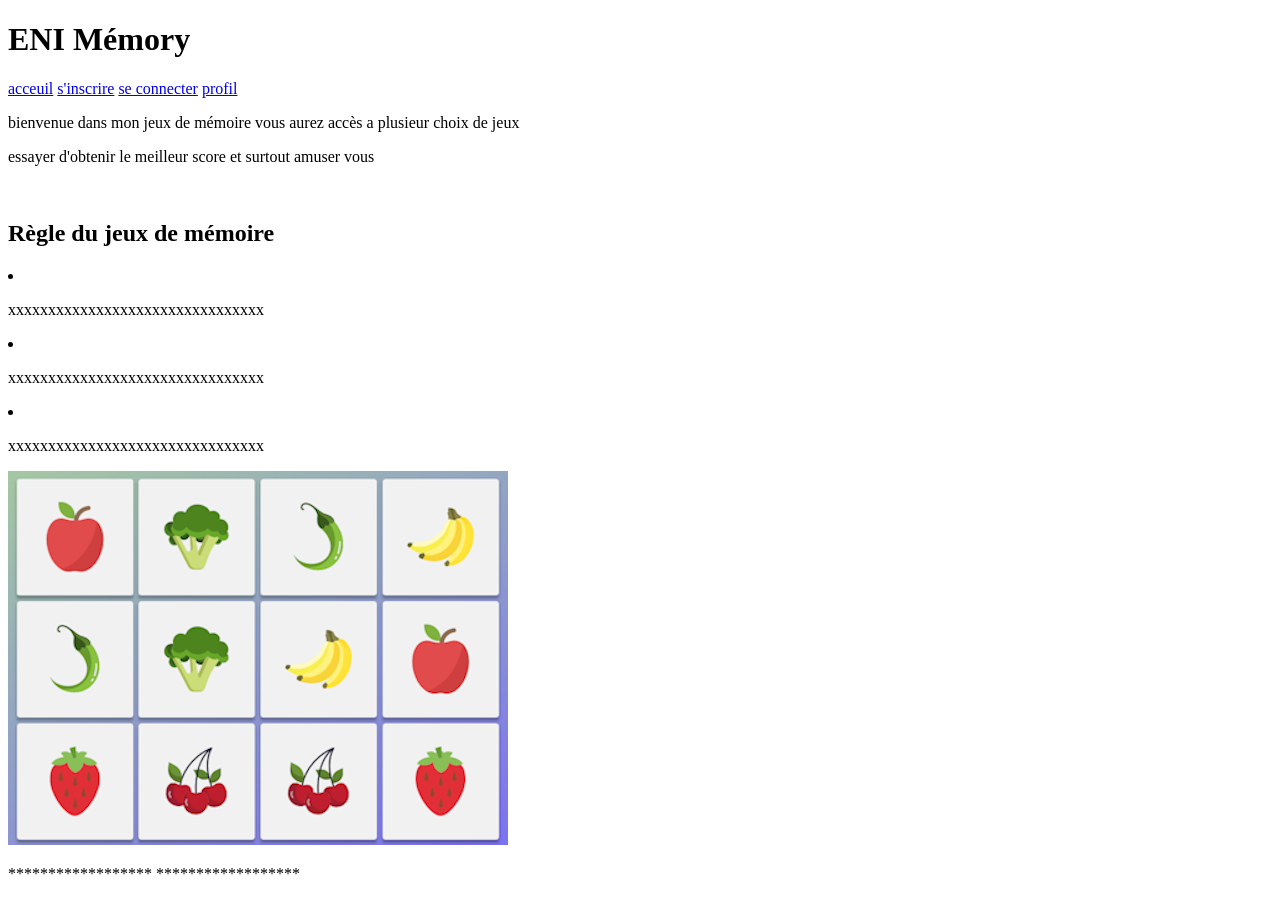
==== HTML/index.html @ 66b67db1 "page accuil terminer" ====
<!DOCTYPE html>
<html lang="fr">
<head>
    <meta charset="UTF-8">
    <meta name="viewport" content="width=device-width, initial-scale=1.0">
    <title>Jeux de mémoire</title>
    
</head>
<body>
    <header>
        <h1>ENI Mémory</h1>
        <nav>
            <a href="acceuil.html">acceuil</a>
            <a href="inscription.html">s'inscrire</a>
            <a href="connexion.html"> se connecter</a>
            <a href="profil.html">profil</a>
            <a href="jouer.html"></a>
        </nav>
    </header>
    <main>
        <p>bienvenue dans mon jeux de mémoire  vous aurez accès a plusieur choix de jeux <p>
        <p>essayer d'obtenir le meilleur score et surtout amuser vous </p> 
        <br>  
            <h2>Règle du jeux de mémoire</h2>
            <li><p>xxxxxxxxxxxxxxxxxxxxxxxxxxxxxxxx</p></li>
            <li><p>xxxxxxxxxxxxxxxxxxxxxxxxxxxxxxxx</p></li>
            <li><p>xxxxxxxxxxxxxxxxxxxxxxxxxxxxxxxx</p></li>

        <img src="/ressources/memory-legume/memory_detail.png" alt="voici le jeux de mémoire légume">    

         <p>******************
            ****************** </p>

    </main>
</body>
</html>
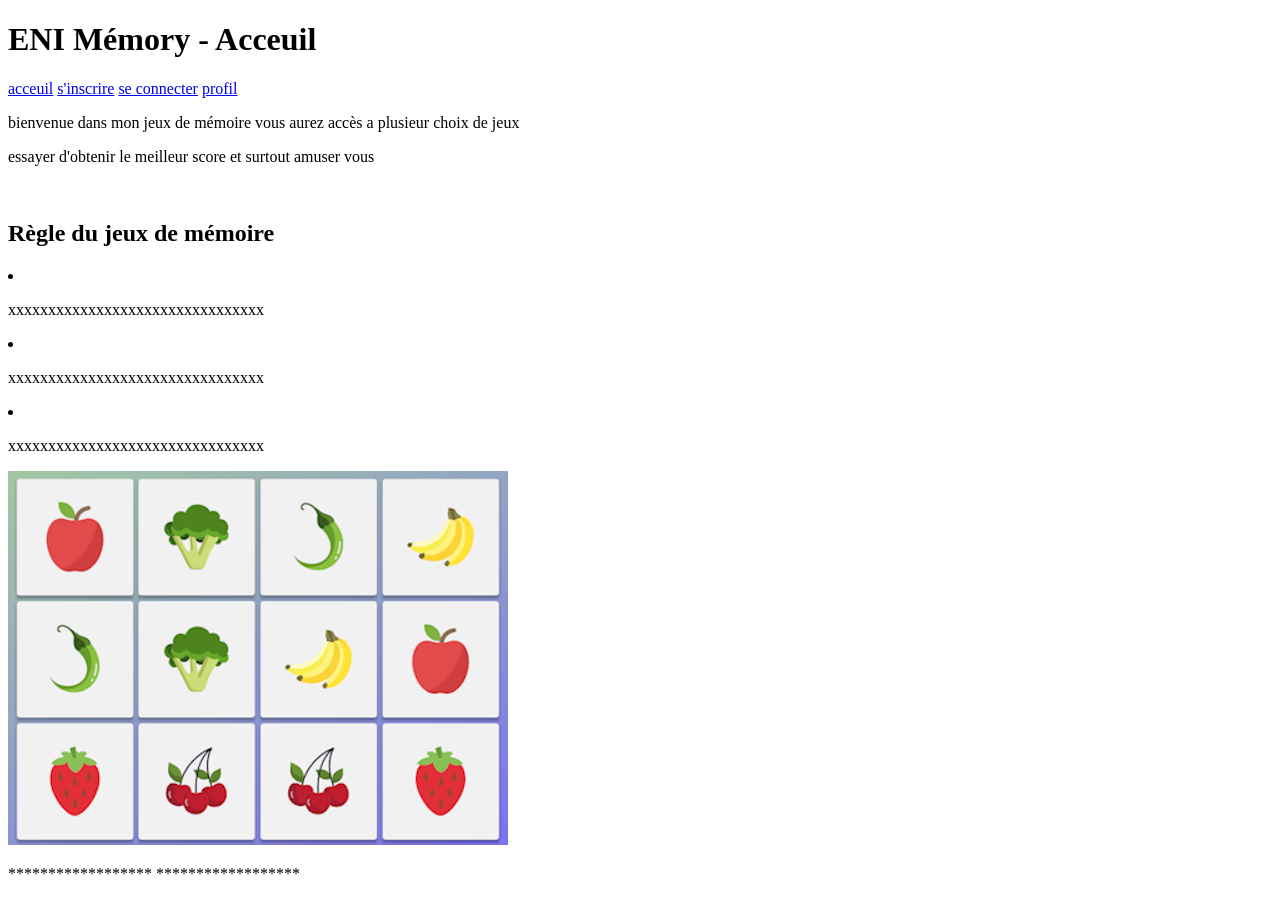
==== commit 48c8815e: "document suivi projet mis a jour et debut de la mise en page du jeux" ====
--- a/HTML/index.html
+++ b/HTML/index.html
@@ -4,11 +4,11 @@
     <meta charset="UTF-8">
     <meta name="viewport" content="width=device-width, initial-scale=1.0">
     <title>Jeux de mémoire</title>
-    
+    <link rel="stylesheet" href="style.css">
 </head>
 <body>
     <header>
-        <h1>ENI Mémory</h1>
+        <h1>ENI Mémory - Acceuil</h1>
         <nav>
             <a href="acceuil.html">acceuil</a>
             <a href="inscription.html">s'inscrire</a>
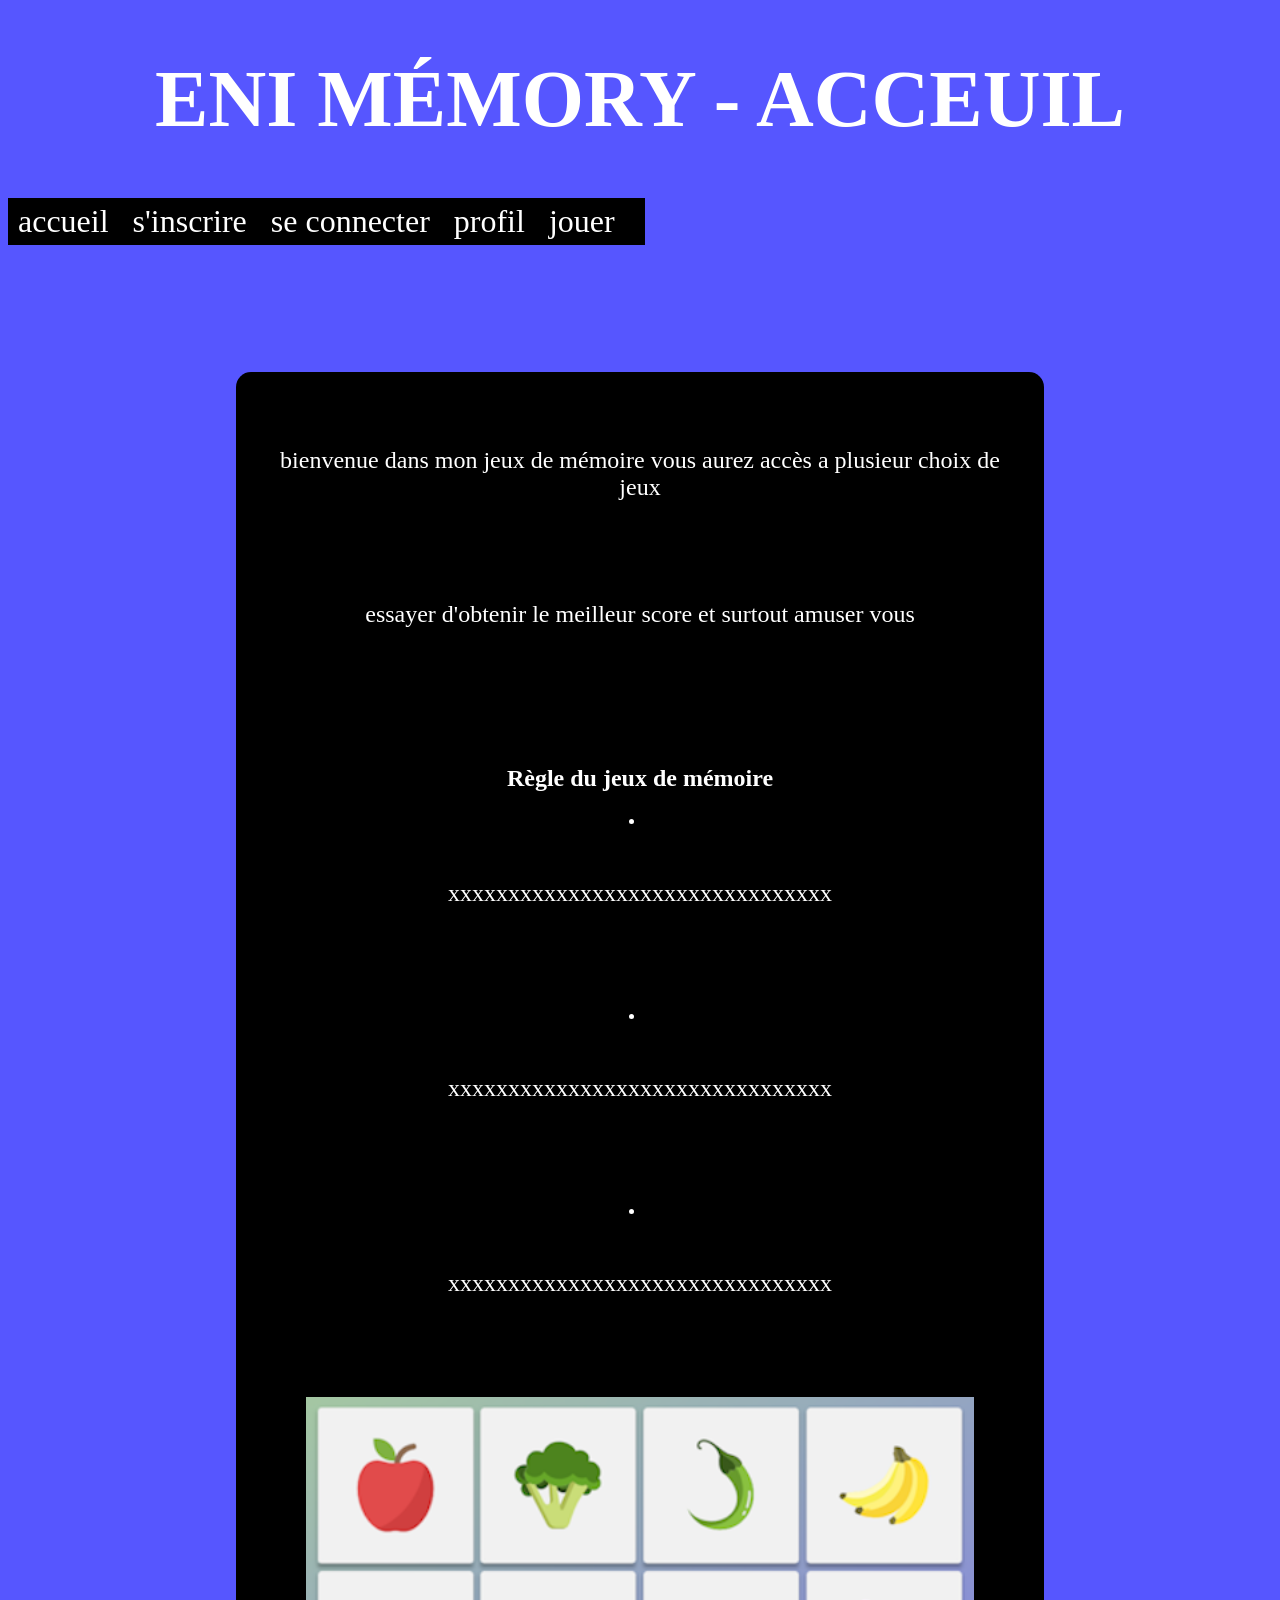
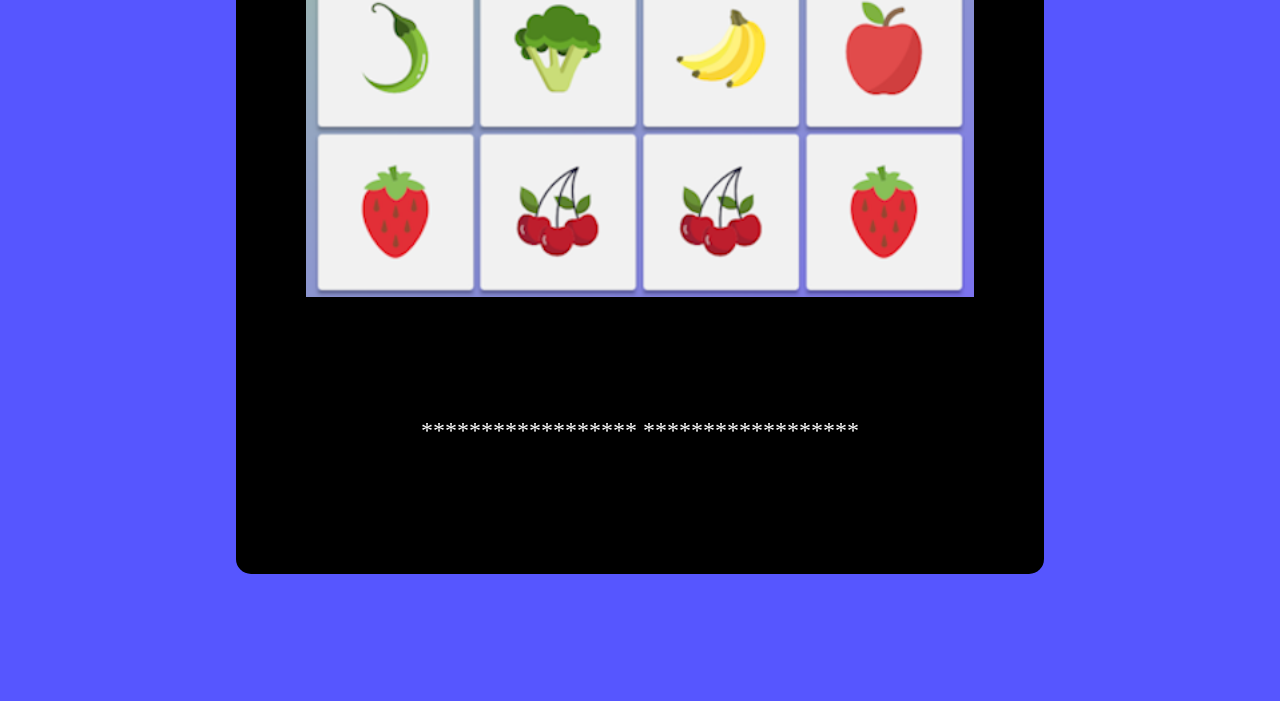
==== commit 1e8b7870: "css page accueuil fait" ====
--- a/HTML/index.html
+++ b/HTML/index.html
@@ -10,27 +10,31 @@
     <header>
         <h1>ENI Mémory - Acceuil</h1>
         <nav>
-            <a href="acceuil.html">acceuil</a>
+            <a href="index.html">accueil</a>
             <a href="inscription.html">s'inscrire</a>
             <a href="connexion.html"> se connecter</a>
             <a href="profil.html">profil</a>
-            <a href="jouer.html"></a>
+            <a href="jouer.html">jouer</a>
         </nav>
     </header>
     <main>
-        <p>bienvenue dans mon jeux de mémoire  vous aurez accès a plusieur choix de jeux <p>
-        <p>essayer d'obtenir le meilleur score et surtout amuser vous </p> 
-        <br>  
-            <h2>Règle du jeux de mémoire</h2>
-            <li><p>xxxxxxxxxxxxxxxxxxxxxxxxxxxxxxxx</p></li>
-            <li><p>xxxxxxxxxxxxxxxxxxxxxxxxxxxxxxxx</p></li>
-            <li><p>xxxxxxxxxxxxxxxxxxxxxxxxxxxxxxxx</p></li>
-
-        <img src="/ressources/memory-legume/memory_detail.png" alt="voici le jeux de mémoire légume">    
-
+        <section>
+            <p>bienvenue dans mon jeux de mémoire  vous aurez accès a plusieur choix de jeux <p>
+            <p>essayer d'obtenir le meilleur score et surtout amuser vous </p> 
+        
+            <br>  
+                <h2>Règle du jeux de mémoire</h2>
+                <li><p>xxxxxxxxxxxxxxxxxxxxxxxxxxxxxxxx</p></li>
+                <li><p>xxxxxxxxxxxxxxxxxxxxxxxxxxxxxxxx</p></li>
+                <li><p>xxxxxxxxxxxxxxxxxxxxxxxxxxxxxxxx</p></li>
+        </section>   
+            <span class="centrerImage">
+            <img src="/ressources/memory-legume/memory_detail.png" alt="voici le jeux de mémoire légume">
+            </span>
+           <div class="deplacerTexte"> 
          <p>******************
             ****************** </p>
-
+            </div> 
     </main>
 </body>
 </html>
--- a/HTML/style.css
+++ b/HTML/style.css
@@ -0,0 +1,81 @@
+body{
+    background-color: rgba(0, 0, 255, 0.664);
+    
+}
+main{
+    background-color: black;
+    color: white;
+    width: 60%;
+    margin: 10% auto;
+    padding: 25px;
+    border-radius: 15px;
+    text-align: center;
+}
+    
+h1{
+    text-transform: uppercase;
+    text-align: center;
+    font-size: 5em;
+    color: white;
+    
+
+}
+nav{
+    background-color: black;
+    display: inline-block;
+    padding: 5px 10px;
+    margin: right 10px;
+    text-decoration: none;
+}
+nav a{
+
+    text-align: left;
+    font-size: 2em;
+    margin-right: 20px;
+    color: white;
+    text-decoration: none;
+    
+    
+}
+
+p{
+    font-size: 1.50em;
+    text-align: center;
+    margin-bottom: 25px;
+    
+}
+
+section{
+
+    text-align: center;
+    
+}
+
+ section p{
+    margin-top: 50px;
+    margin-bottom: 100px;
+    
+}
+
+.centrerImage {
+  display: flex;
+  justify-content: center;     
+  height: 500px;
+  margin-bottom: 200px;          
+}
+
+
+.deplacerTexte {
+    position: relative;
+    top: -80px;
+}
+
+
+/*      inscription   */
+
+
+fieldset{
+    margin-top: 50px;
+    margin-bottom: 100px;
+
+}
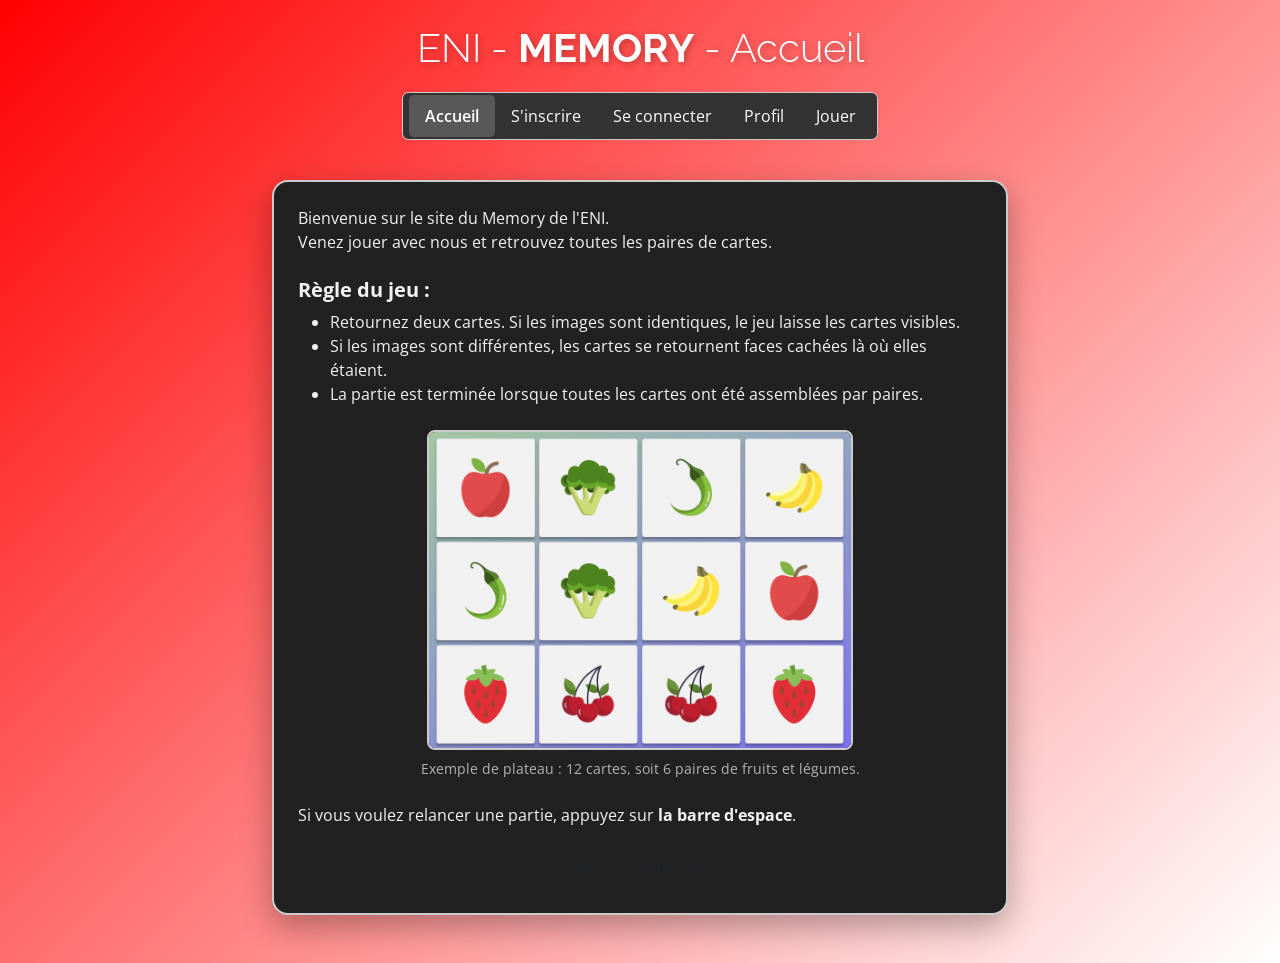
==== commit d92067d3: "ajout des css et js mise en place du html" ====
--- a/HTML/index.html
+++ b/HTML/index.html
@@ -1,40 +1,81 @@
 <!DOCTYPE html>
+
+
+
 <html lang="fr">
 <head>
-    <meta charset="UTF-8">
-    <meta name="viewport" content="width=device-width, initial-scale=1.0">
-    <title>Jeux de mémoire</title>
-    <link rel="stylesheet" href="style.css">
+  <meta charset="UTF-8">
+  <meta name="viewport" content="width=device-width, initial-scale=1">
+  <title>ENI Memory - Accueil</title>
+
+  <link rel="icon" type="image/svg+xml" href="../ressources/question.svg">
+
+
+  <link rel="stylesheet" href="https://cdn.jsdelivr.net/npm/bootstrap@5.3.3/dist/css/bootstrap.min.css">
+  <link rel="preconnect" href="https://fonts.googleapis.com">
+  <link rel="preconnect" href="https://fonts.gstatic.com" crossorigin>
+  <link rel="stylesheet" href="https://fonts.googleapis.com/css2?family=Open+Sans:wght@400;600;700&family=Raleway:wght@300;700&display=swap">
+  <link rel="stylesheet" href="../css/style.css"defer>
 </head>
+
 <body>
-    <header>
-        <h1>ENI Mémory - Acceuil</h1>
-        <nav>
-            <a href="index.html">accueil</a>
-            <a href="inscription.html">s'inscrire</a>
-            <a href="connexion.html"> se connecter</a>
-            <a href="profil.html">profil</a>
-            <a href="jouer.html">jouer</a>
-        </nav>
-    </header>
-    <main>
-        <section>
-            <p>bienvenue dans mon jeux de mémoire  vous aurez accès a plusieur choix de jeux <p>
-            <p>essayer d'obtenir le meilleur score et surtout amuser vous </p> 
-        
-            <br>  
-                <h2>Règle du jeux de mémoire</h2>
-                <li><p>xxxxxxxxxxxxxxxxxxxxxxxxxxxxxxxx</p></li>
-                <li><p>xxxxxxxxxxxxxxxxxxxxxxxxxxxxxxxx</p></li>
-                <li><p>xxxxxxxxxxxxxxxxxxxxxxxxxxxxxxxx</p></li>
-        </section>   
-            <span class="centrerImage">
-            <img src="/ressources/memory-legume/memory_detail.png" alt="voici le jeux de mémoire légume">
-            </span>
-           <div class="deplacerTexte"> 
-         <p>******************
-            ****************** </p>
-            </div> 
-    </main>
+
+  
+  <header class="text-center pt-4 pb-2 px-2">
+
+
+    <h1 class="titre-site">
+      <span class="fw-light">ENI -</span>
+      <span class="fw-bold">MEMORY</span>
+      <span class="fw-light">- Accueil</span>
+    </h1>
+    <nav class="menu" aria-label="Menu principal">
+     
+      <ul class="nav justify-content-center">
+        <li class="nav-item">
+         
+          <a class="nav-link active" aria-current="page" href="index.html">Accueil</a>
+        </li>
+        <li class="nav-item"><a class="nav-link" href="inscription.html">S'inscrire</a></li>
+        <li class="nav-item"><a class="nav-link" href="connexion.html">Se connecter</a></li>
+        <li class="nav-item"><a class="nav-link" href="profil.html">Profil</a></li>
+        <li class="nav-item"><a class="nav-link" href="jouer.html">Jouer</a></li>
+      </ul>
+    </nav>
+  </header>  
+  <main class="container pb-5">
+    <div class="row justify-content-center">
+      <div class="col-12 col-md-10 col-lg-8">
+        <section class="panneau p-3 p-md-4">
+          <p>
+            Bienvenue sur le site du Memory de l'ENI.<br>
+            Venez jouer avec nous et retrouvez toutes les paires de cartes.
+          </p>
+          <h2 class="h5 fw-bold mt-4">Règle du jeu :</h2>
+          <ul>
+            <li>Retournez deux cartes. Si les images sont identiques, le jeu laisse les cartes visibles.</li>
+            <li>Si les images sont différentes, les cartes se retournent faces cachées là où elles étaient.</li>
+            <li>La partie est terminée lorsque toutes les cartes ont été assemblées par paires.</li>
+          </ul>
+          <figure class="text-center my-4">
+            <img class="img-fluid apercu-memory"
+                 src="../ressources/memory-legume/memory_detail.png"
+                 alt="Exemple de plateau de Memory : 12 cartes montrant des pommes, des bananes, du brocoli, des cerises, un piment et des fraises">
+            <figcaption class="small mt-2">
+              Exemple de plateau : 12 cartes, soit 6 paires de fruits et légumes.
+            </figcaption>
+          </figure>
+
+          
+          <p>
+            Si vous voulez relancer une partie, appuyez sur <strong>la barre d'espace</strong>.
+          </p>
+          <div class="text-center mt-4">
+            <a class="btn btn-memory" href="jouer.html">Jouer maintenant</a>
+          </div>
+        </section>
+      </div>
+    </div>
+  </main>
 </body>
-</html>+</html>
--- a/css/style.css
+++ b/css/style.css
@@ -0,0 +1,221 @@
+
+
+/* 
+   2. FOND DE LA PAGE ET TITRE
+   */
+
+
+body {
+  min-height: 100vh;               /* au moins la hauteur de l'écran  */
+  font-family:"Open Sans", "Segoe UI", system-ui, sans-serif;
+  /* Dégradé en diagonale : 135deg va du coin haut gauche vers le coin bas droit. */
+  background: linear-gradient(135deg,#ff0000,#ffffff00);
+}
+
+/* Le grand titre « ENI - MEMORY - . */
+.titre-site {
+  font-family:"Raleway", "Segoe UI", system-ui, sans-serif;
+  font-size: 2.5rem;               /* 1rem = taille normale du texte :  2,5 fois plus grand */
+  color: white;
+  text-shadow: 2px 2px 6px rgba(0, 0, 0, .25);   /* ombre : vers la droite, vers le bas, flou, couleur */
+  margin-bottom: 1.25rem;
+}
+
+
+/* 
+   3. MENU  
+  */
+
+.menu {
+  display: inline-block;           /* la barre s'ajuste à la largeur des liens
+                                      (le "text-center" du <header> la centre) */
+  max-width: 100%;                 /* sur téléphone, elle ne dépasse jamais l'écran */
+  background-color: #333333;
+  border: 1px solid #cbcbcb;
+  border-radius: .4rem;            /* coins arrondis */
+  padding: .15rem .35rem;          /* espace à l'intérieur : haut/bas puis gauche/droite */
+  margin-bottom: 2rem;             /* espace sous le menu */
+}
+
+/* ".menu .nav-link" : un .nav-link situé À L'INTÉRIEUR d'un .menu . */
+.menu .nav-link {
+  color: white;
+  padding: .55rem 1rem;
+  border-radius: .3rem;
+}
+
+/* :hover = quand la souris passe sur le lien. */
+.menu .nav-link:hover {
+  color: #ffea02;
+  background-color: rgba(255, 255, 255, .1);   /* blanc très transparent */
+}
+
+/* ".nav-link.active" : sans espace entre les deux classes, cela veut dire
+   « un élément qui a À LA FOIS la classe nav-link et la classe active » :
+   c'est le lien de la page où l'on se trouve. */
+.menu .nav-link.active {
+  background-color: rgba(255, 255, 255, .18);
+  font-weight: 600;                /* texte plus gras */
+}
+
+
+/* 
+  4. PANNEAU DE CONTENU
+   Le « panneau » est le grand rectangle sombre qui contient le contenu de la page.
+   Sa largeur est réglée dans le HTML avec la grille Bootstrap (col-*). */
+.panneau {
+  background-color: #212121;
+  color: #f2f2f2;
+  border: 2px solid #cbcbcb;
+  border-radius: 1rem;
+  box-shadow: 0 .75rem 2rem rgba(0, 0, 0, .3);   /* ombre sous le panneau : décalage vertical, flou, couleur */
+}
+
+
+/* 
+   Chaque champ est rangé dans un <div class="champ"> : un libellé (label) et un champ (input). */
+.champ {
+  margin-bottom: 1.5rem;
+}
+
+.champ .form-label {
+  margin-bottom: .15rem;           /* libellé plus proche de son champ */
+  font-size: .95rem;
+}
+
+/* Champ sans cadre : fond transparent et un simple trait en dessous (comme la maquette). */
+.panneau .form-control {
+  background-color: transparent;
+  color: #f2f2f2;
+  border: 0;                       /* on enlève le cadre complet… */
+  border-bottom: 2px solid #d9d9d9;/* …pour ne garder que le trait du bas */
+  border-radius: 0;
+  padding-left: 0;                 /* le texte s'aligne avec le libellé */
+}
+
+
+
+
+
+/* 6. IMAGE DE L'ACCUEIL*/  
+  
+.apercu-memory {
+  display: block;
+  margin: 0 auto;                  /* "auto" à gauche et à droite : l'image est centrée */
+  max-width: 100%;                 /* jamais plus large que le panneau */
+  max-height: 20rem;               /* jamais plus haute que 20rem */
+  background-color: white;
+  border: 2px solid #cbcbcb;
+  border-radius: .5rem;
+}
+
+/* Légende sous l'image. */
+.panneau figcaption {
+  color: #b3b3b3;
+}
+
+
+/* 
+   7. PLATEAU ET CARTES  
+  
+    classes sont ajoutées par JavaScript sur ".carte" :
+    .retournee   la carte montre son image
+     .trouvee     la paire a été trouvée
+    */
+
+/* Le plateau : une grille. */
+.plateau {
+  display: grid;
+  grid-template-columns: repeat(4, 1fr);   /* 4 colonnes de même largeur : 12 cartes = 4 colonnes × 3 lignes */
+  gap: .75rem;                             /* espace entre les cartes */
+  max-width: 36rem;                        /* le plateau ne devient pas gigantesque sur grand écran */
+  margin: 1.5rem auto 0;                   /* "auto" à gauche et à droite : plateau centré */
+}
+
+/* La boîte de la carte. */
+.carte {
+  perspective: 800px;              /* (1) donne de la profondeur à la rotation : sans elle, la carte
+                                      aurait l'air de s'écraser au lieu de se retourner */
+  aspect-ratio: 1 / 1;             /* carte carrée : la hauteur est toujours égale à la largeur */
+  cursor: pointer;                 /* le curseur devient une main */
+}
+
+/* La « page » qui pivote. */
+.carte-interieur {
+  position: relative;              /* sert de repère pour placer les deux faces au même endroit */
+  width: 100%;
+  height: 100%;
+  transform-style: preserve-3d;    /* (2) les deux faces gardent leur position 3D à l'intérieur */
+  transition: transform .6s;       /* quand "transform" change, le changement dure 0,6 seconde au lieu d'être
+                                      instantané : c'est cela qui crée l'animation */
+}
+
+/* Quand JavaScript ajoute la classe "retournee", la page pivote de 180° (rotateY = autour de l'axe vertical). */
+.carte.retournee .carte-interieur {
+  transform: rotateY(180deg);
+}
+
+/* Les deux faces occupent exactement la même place, l'une sur l'autre. */
+.face-avant,
+.face-arriere {
+  position: absolute;
+  top: 0;
+  left: 0;
+  width: 100%;
+  height: 100%;
+  display: flex;                   /* flex + les deux "center" : l'image est centrée dans la face */
+  align-items: center;
+  justify-content: center;
+  background-color: #f0f0f0;
+  border: 1px solid #d0d0d0;
+  border-radius: .6rem;
+  box-shadow: 0 .15rem .4rem rgba(0, 0, 0, .35);
+  backface-visibility: hidden;     /* (3) une face vue « de dos » devient invisible : sans cette ligne, on
+                                      verrait l'image à travers le « ? » */
+}
+
+/* (4) La face arrière est déjà tournée de 180° : quand la page pivote de 180° à son tour,
+   elle se retrouve face à nous, à l'endroit. */
+.face-arriere {
+  transform: rotateY(180deg);
+}
+
+/* Taille des images dans les cartes. */
+.face-avant img {
+  width: 55%;
+  height: auto;                    /* "auto" : la hauteur suit, l'image n'est pas déformée */
+}
+.face-arriere img {
+  width: 80%;
+  height: 80%;
+  object-fit: contain;             /* l'image garde ses proportions et tient en entier dans la zone */
+}
+
+/* Une paire trouvée : on ne peut plus cliquer dessus, et elle a un contour vert. */
+.carte.trouvee {
+  cursor: default;
+}
+.carte.trouvee .face-arriere {
+  border: 3px solid #08c708;
+}
+
+
+/* ============================================================================
+   8. PETITS ÉCRANS
+   ===========================================================================*/
+
+@media (max-width: 576px) {
+  .titre-site {
+    font-size: 1.8rem;             /* titre plus petit */
+  }
+  .menu {
+    padding: .1rem .2rem;
+  }
+  .menu .nav-link {
+    padding: .45rem .4rem;         /* liens du menu plus serrés : les 5 tiennent sur une ligne */
+    font-size: .85rem;
+  }
+  .plateau {
+    gap: .5rem;                    /* cartes plus rapprochées */
+  }
+}
